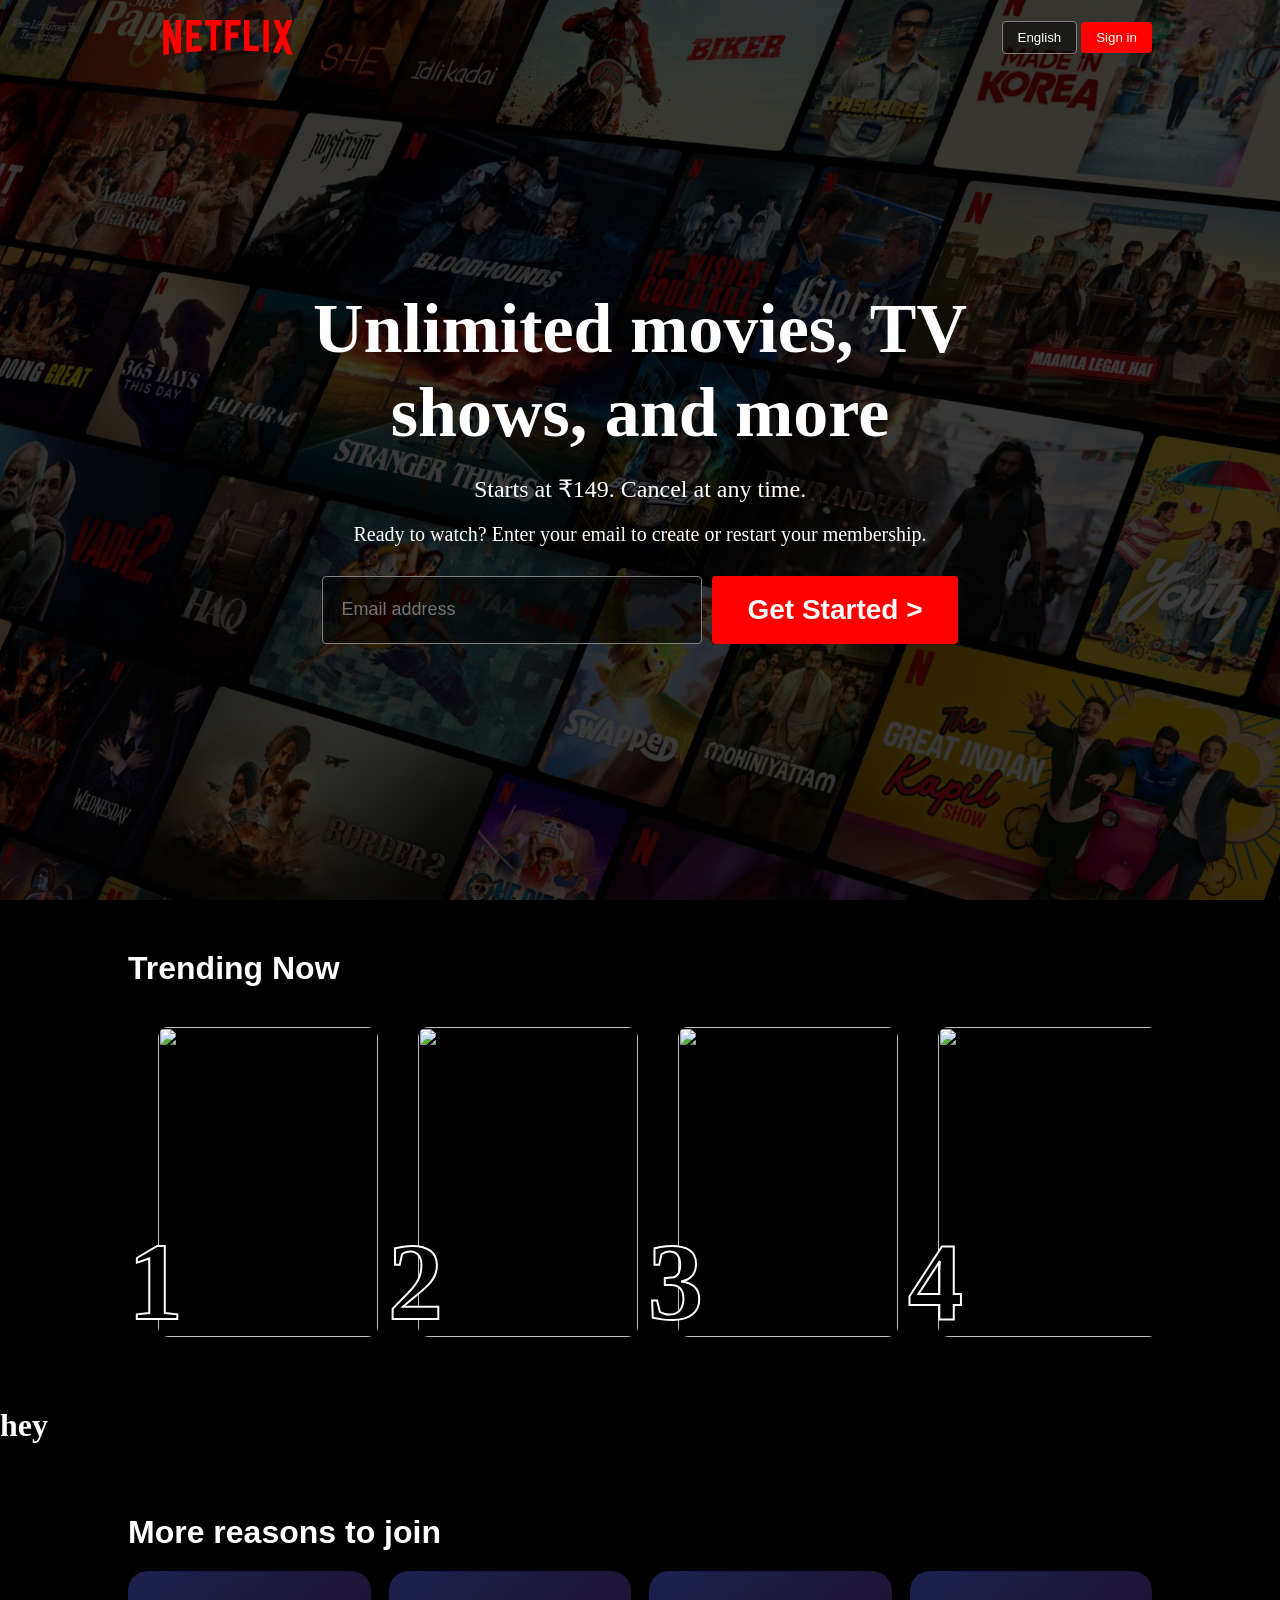
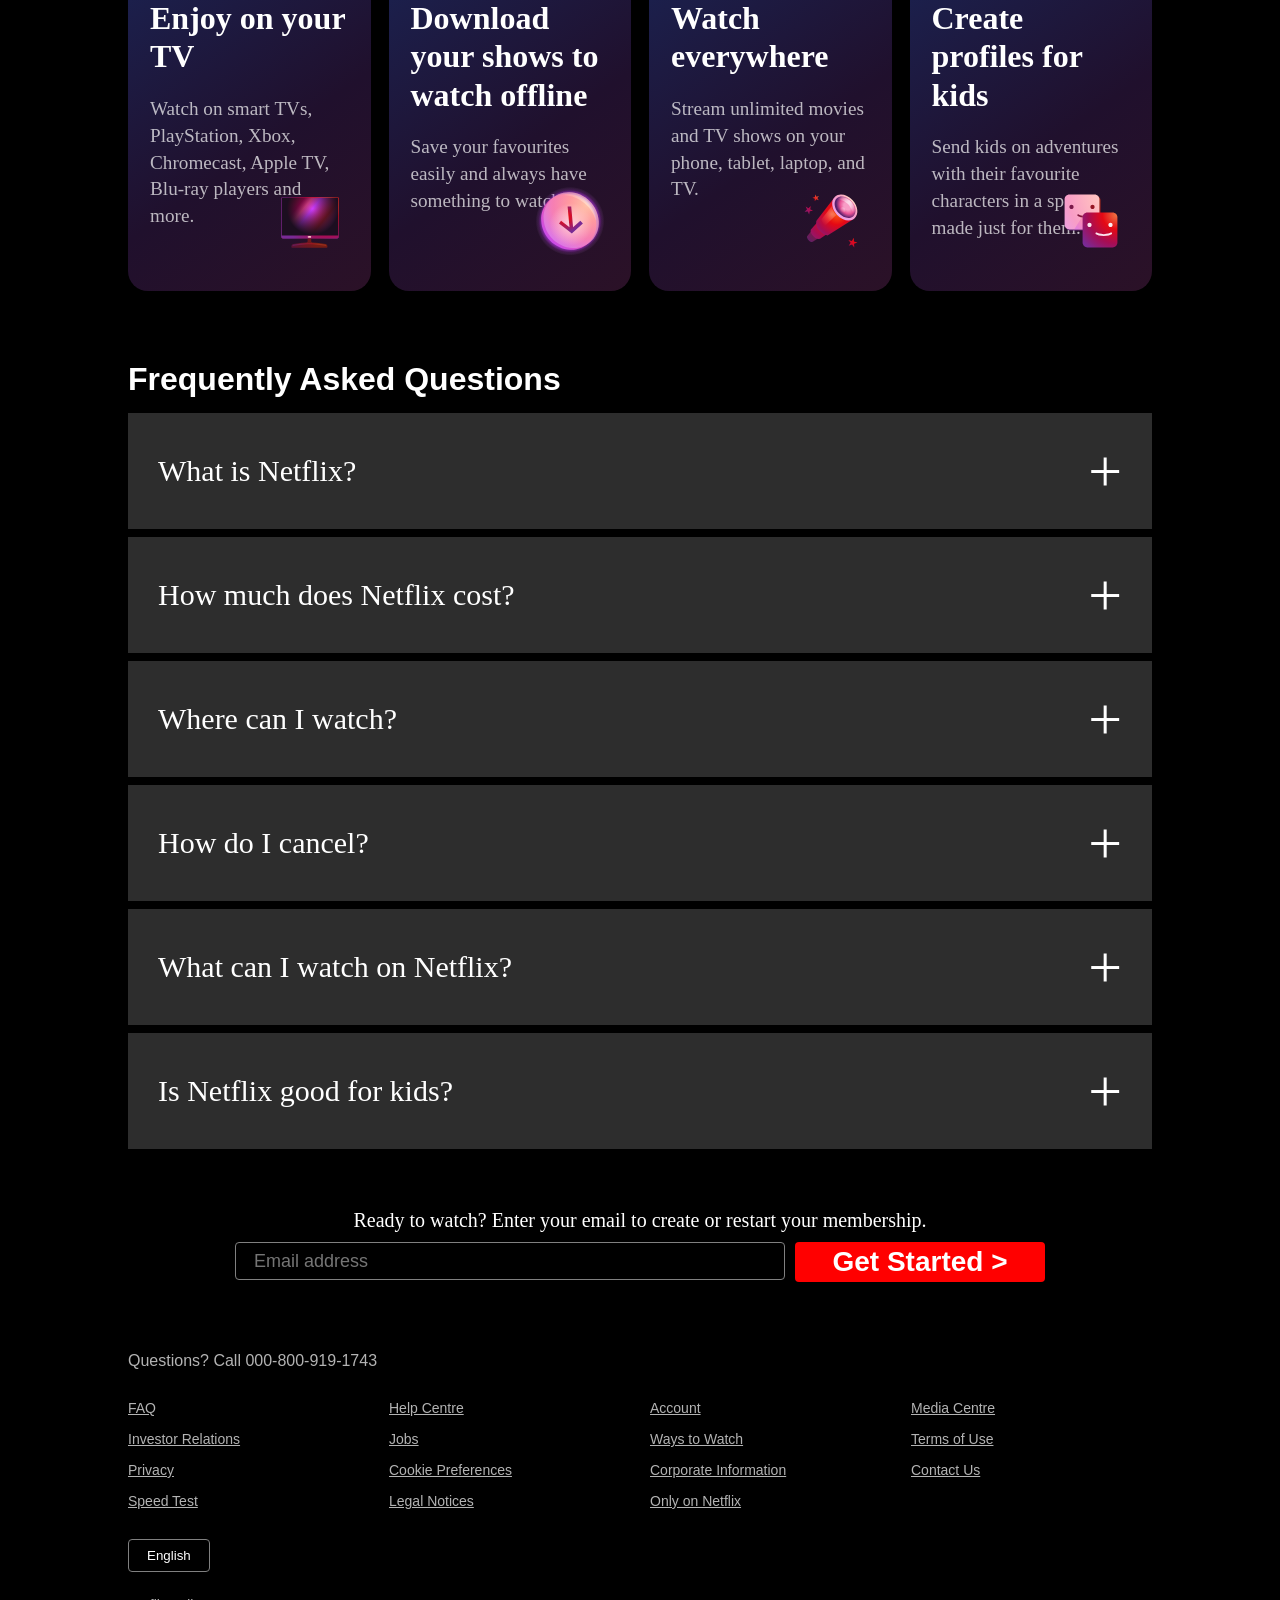
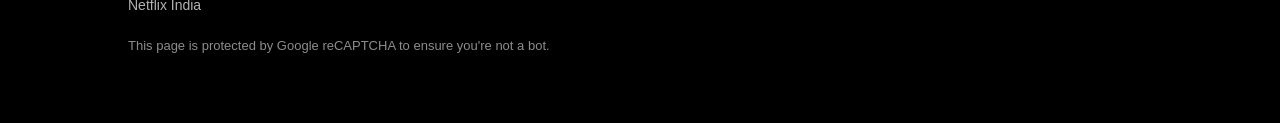
==== index.html @ e1abf183 "First Commit" ====
<!DOCTYPE html>
<html lang="en">
<head>
    <meta charset="UTF-8">
    <meta name="viewport" content="width=device-width, initial-scale=1.0">
    <title>Netflix</title>
    <link rel="stylesheet" href="https://cdnjs.cloudflare.com/ajax/libs/font-awesome/7.0.1/css/all.min.css" integrity="sha512-2SwdPD6INVrV/lHTZbO2nodKhrnDdJK9/kg2XD1r9uGqPo1cUbujc+IYdlYdEErWNu69gVcYgdxlmVmzTWnetw==" crossorigin="anonymous" referrerpolicy="no-referrer" />
    <link rel="stylesheet" href="style.css">
</head>
<body>
    <header>
        <div class="box"></div>
        <nav>
            <svg viewBox="0 0 111 30" version="1.1" xmlns="http://www.w3.org/2000/svg" xmlns:xlink="http://www.w3.org/1999/xlink" aria-hidden="true" role="img" fill="red" width="200px" height="35px" class="default-ltr-iqcdef-cache-17hp4kx e38gzvf2"><g><path d="M105.06233,14.2806261 L110.999156,30 C109.249227,29.7497422 107.500234,29.4366857 105.718437,29.1554972 L102.374168,20.4686475 L98.9371075,28.4375293 C97.2499766,28.1563408 95.5928391,28.061674 93.9057081,27.8432843 L99.9372012,14.0931671 L94.4680851,-5.68434189e-14 L99.5313525,-5.68434189e-14 L102.593495,7.87421502 L105.874965,-5.68434189e-14 L110.999156,-5.68434189e-14 L105.06233,14.2806261 Z M90.4686475,-5.68434189e-14 L85.8749649,-5.68434189e-14 L85.8749649,27.2499766 C87.3746368,27.3437061 88.9371075,27.4055675 90.4686475,27.5930265 L90.4686475,-5.68434189e-14 Z M81.9055207,26.93692 C77.7186241,26.6557316 73.5307901,26.4064111 69.250164,26.3117443 L69.250164,-5.68434189e-14 L73.9366389,-5.68434189e-14 L73.9366389,21.8745899 C76.6248008,21.9373887 79.3120255,22.1557784 81.9055207,22.2804387 L81.9055207,26.93692 Z M64.2496954,10.6561065 L64.2496954,15.3435186 L57.8442216,15.3435186 L57.8442216,25.9996251 L53.2186709,25.9996251 L53.2186709,-5.68434189e-14 L66.3436123,-5.68434189e-14 L66.3436123,4.68741213 L57.8442216,4.68741213 L57.8442216,10.6561065 L64.2496954,10.6561065 Z M45.3435186,4.68741213 L45.3435186,26.2498828 C43.7810479,26.2498828 42.1876465,26.2498828 40.6561065,26.3117443 L40.6561065,4.68741213 L35.8121661,4.68741213 L35.8121661,-5.68434189e-14 L50.2183897,-5.68434189e-14 L50.2183897,4.68741213 L45.3435186,4.68741213 Z M30.749836,15.5928391 C28.687787,15.5928391 26.2498828,15.5928391 24.4999531,15.6875059 L24.4999531,22.6562939 C27.2499766,22.4678976 30,22.2495079 32.7809542,22.1557784 L32.7809542,26.6557316 L19.812541,27.6876933 L19.812541,-5.68434189e-14 L32.7809542,-5.68434189e-14 L32.7809542,4.68741213 L24.4999531,4.68741213 L24.4999531,10.9991564 C26.3126816,10.9991564 29.0936358,10.9054269 30.749836,10.9054269 L30.749836,15.5928391 Z M4.78114163,12.9684132 L4.78114163,29.3429562 C3.09401069,29.5313525 1.59340144,29.7497422 0,30 L0,-5.68434189e-14 L4.4690224,-5.68434189e-14 L10.562377,17.0315868 L10.562377,-5.68434189e-14 L15.2497891,-5.68434189e-14 L15.2497891,28.061674 C13.5935889,28.3437998 11.906458,28.4375293 10.1246602,28.6868498 L4.78114163,12.9684132 Z"></path></g></svg>
            <div>
                <button class="btn"><i class="fa-solid fa-language"></i>English</button>
                <a href="./signin.html"><button class="btn-sign">Sign in</button></a>
            </div>
        </nav>
        <div class="content">
            <span>Unlimited movies, TV shows, and more</span>
            <span>Starts at ₹149. Cancel at any time.</span>
            <span>Ready to watch? Enter your email to create or restart your membership.</span>

            <div class="search">
                <input type="text" placeholder="Email address">
                <button class="btn-start">Get Started ></button>
            </div>
        </div>
       
    </header>
     <!-- Trending Now -->
         <div class="container">
            <div class="section-title">
                Trending Now
            </div>
            <div class="slider">
                <div class="card">
                    <img src="https://occ-0-2186-2164.1.nflxso.net/dnm/api/v6/mAcAr9TxZIVbINe88xb3Teg5_OA/AAAABYWfklg5D5btQoekHBjGHSFXDW_EezXrT97RnSaEwirkVnCt91QaQlcPWCxtfkSrW04hOcHguRrAMgyKTJzs2_PKkFkbs60DHC4.webp?r=05f" alt="">
                    <div class="number">1</div>
                </div>

                <div class="card">
                    <img src="https://occ-0-2186-2164.1.nflxso.net/dnm/api/v6/mAcAr9TxZIVbINe88xb3Teg5_OA/AAAABY_CYX46yPMYNGA4LSbVvD77ejIrQ7vIv5DvlC1-ys_pcz7S36EcshLY7bZ4alWybc9YP9hoP5iqyljC2O9s9Sfue57jQI2jD3U.webp?r=6e3" alt="">
                    <div class="number">2</div>
                </div>

                <div class="card">
                    <img src="https://occ-0-2186-2164.1.nflxso.net/dnm/api/v6/mAcAr9TxZIVbINe88xb3Teg5_OA/AAAABaBljvFdAV1SGGPNXCcLpojtQjNb4MKKevyP-yHCBfzIW1zsZ-8lMn0-MwNMua8X5VZ0yjjzrfAZ4QFqxDdAIcVxsnTAtj2JNIUSZt5IEgJ15eSk4YSmd0XZk0PBW_XNHsbL.webp?r=1c2" alt="">
                    <div class="number">3</div>
                </div>

                <div class="card">
                    <img src="https://occ-0-2186-2164.1.nflxso.net/dnm/api/v6/mAcAr9TxZIVbINe88xb3Teg5_OA/AAAABfVr3AFRJUTlwiBo4JbBj1bbpf_NfEZRRvvsj0qU7aYoY8To-wi9dSY1k1bAKXIt7MuTW5ZCyoIVwxoJOMNghayVkZcqIRN59qs.webp?r=0c2" alt="">
                    <div class="number">4</div>
                </div>

                <div class="card">
                    <img src="https://occ-0-2186-2164.1.nflxso.net/dnm/api/v6/mAcAr9TxZIVbINe88xb3Teg5_OA/AAAABUet8hcKke_oXjU3AC4J8G-bc-HZP2ZY-Th80oBke3G3arUch8e3JG9vXVeu4xshLAQedlDlncuVlmHnSEoEsn0qxeq3qbjBGEtLB0Xz9eaa53Fzw6fqkUjUPHXyzajWW-Dx.webp?r=694" alt="">
                    <div class="number">5</div>
                </div>

                <div class="card">
                    <img src="https://occ-0-2186-2164.1.nflxso.net/dnm/api/v6/mAcAr9TxZIVbINe88xb3Teg5_OA/AAAABUQuiGL7J98QLQ-I_nR0OFe8yLAQ9mQBVbBQJpnWE48QFvE9_BaZoz3fzrvnIjwA0Wh3JfcVeIFCbP7zZw2pFKyJg0ZzJrTBzyM.webp?r=dff" alt="">
                    <div class="number">6</div>
                </div>

                <div class="card">
                    <img src="https://occ-0-2186-2164.1.nflxso.net/dnm/api/v6/mAcAr9TxZIVbINe88xb3Teg5_OA/AAAABWuYCksEgDVxmAt7osOPgI2JPrTg2rMKChNtrxGYOLk3f3lSwPn_7LIgNlYR23qKIZJXY5GGnrrJuv4AL0rviaWSXxSAE4G-p5D1D88PG5Yre0PcmS2Xmg5eMIJmi9ZRx3J6.webp?r=ea8" alt="">
                    <div class="number">7</div>
                </div>

                <div class="card">
                    <img src="https://occ-0-2186-2164.1.nflxso.net/dnm/api/v6/mAcAr9TxZIVbINe88xb3Teg5_OA/AAAABaVXphhPzy58tJ3rd8QfNF5NcfcfNfY5BgnNHimngTEVemB8AL4fdcqXvOx8_0W5zGAbzg3prRKtcfFkwsfE813oiYiuIoYrXdQME5LO71LyHhCPJ0MZNuPOiB0wOOngD05e.webp?r=7e2" alt="">
                    <div class="number">8</div>
                </div>

                <div class="card">
                    <img src="https://occ-0-2186-2164.1.nflxso.net/dnm/api/v6/mAcAr9TxZIVbINe88xb3Teg5_OA/AAAABaVXphhPzy58tJ3rd8QfNF5NcfcfNfY5BgnNHimngTEVemB8AL4fdcqXvOx8_0W5zGAbzg3prRKtcfFkwsfE813oiYiuIoYrXdQME5LO71LyHhCPJ0MZNuPOiB0wOOngD05e.webp?r=7e2" alt="">
                    <div class="number">9</div>
                </div>

                <div class="card">
                    <img src="https://occ-0-2186-2164.1.nflxso.net/dnm/api/v6/mAcAr9TxZIVbINe88xb3Teg5_OA/AAAABT9fDvsgIVPO95j6NxQ5Un6p0lEyT4OQoMtn4hNlYdeeAT4wKTw2JClEGmZLZNaf8DZ5nCnmOCsIlZH3a9cANlrX3pNebnzWOP4OxsHCn1LlfLL1fe18dfoTnDmgVBwwVcXN.webp?r=36b" alt="">
                    <div class="number">10</div>
                </div>
            </div>
         </div>
         <h1>hey</h1>
    <div class="reasons-container">

    <h2>More reasons to join</h2>

    <div class="reasons-grid">

        <div class="reason-card">
            <h3>Enjoy on your TV</h3>
            <p>
                Watch on smart TVs, PlayStation,
                Xbox, Chromecast, Apple TV,
                Blu-ray players and more.
            </p>
            <span class="icon"><svg width="72" height="72" viewBox="0 0 72 72" fill="none"><g id="television-core-small"><path id="Vector" fill-rule="evenodd" clip-rule="evenodd" d="M37.2 53.3992C37.2 52.7365 36.6628 52.1992 36 52.1992H34.8C34.1373 52.1992 33.6 52.7365 33.6 53.3992V56.2636C33.6 56.9129 33.0834 57.4433 32.4347 57.4739C30.3013 57.5744 28.1719 57.7834 26.0546 58.1011L19.444 59.0926C18.2692 59.2688 17.4 60.2782 17.4 61.4662V62.0992C17.4 62.4304 17.6686 62.6992 18 62.6992H52.8C53.1314 62.6992 53.4 62.4304 53.4 62.0992V61.4662C53.4 60.2782 52.5309 59.2688 51.3561 59.0926L44.7454 58.1011C42.6282 57.7834 40.4987 57.5744 38.3653 57.4739C37.7167 57.4433 37.2 56.9129 37.2 56.2636V53.3992Z" fill="url(#paint0_radial_5179_1308)"></path><path id="Vector_2" d="M18.6 60.7388C18.6 60.2306 18.9587 59.796 19.4602 59.711C22.0196 59.2775 29.7585 58.0508 35.4 58.0508C41.0415 58.0508 48.7804 59.2775 51.3398 59.711C51.8412 59.796 52.2 60.2306 52.2 60.7388C52.2 60.902 52.0575 61.0268 51.8967 61.0004C50.1219 60.707 40.9704 59.2409 35.4 59.2409C29.8295 59.2409 20.678 60.707 18.9033 61.0004C18.7425 61.0268 18.6 60.902 18.6 60.7388Z" fill="url(#paint1_radial_5179_1308)"></path><path id="Vector_3" d="M63 12H8.99995C8.00584 12 7.19995 12.8059 7.19995 13.8V51.6C7.19995 52.5941 8.00584 53.4 8.99995 53.4H63C63.9941 53.4 64.8 52.5941 64.8 51.6V13.8C64.8 12.8059 63.9941 12 63 12Z" fill="url(#paint2_linear_5179_1308)"></path><path id="Vector_4" d="M63 12H8.99995C8.00584 12 7.19995 12.8059 7.19995 13.8V51.6C7.19995 52.5941 8.00584 53.4 8.99995 53.4H63C63.9941 53.4 64.8 52.5941 64.8 51.6V13.8C64.8 12.8059 63.9941 12 63 12Z" fill="url(#paint3_radial_5179_1308)"></path><path id="Vector_5" fill-rule="evenodd" clip-rule="evenodd" d="M8.99995 12.6H63C63.663 12.6 64.2 13.1372 64.2 13.8V50.4H7.79995V13.8C7.79995 13.1372 8.33719 12.6 8.99995 12.6ZM7.19995 50.4V13.8C7.19995 12.8059 8.00581 12 8.99995 12H63C63.9942 12 64.8 12.8059 64.8 13.8V50.4V51.6C64.8 52.5941 63.9942 53.4 63 53.4H8.99995C8.00581 53.4 7.19995 52.5941 7.19995 51.6V50.4Z" fill="url(#paint4_radial_5179_1308)"></path><path id="Vector_6" d="M35.4 52.8C36.3941 52.8 37.2 52.3971 37.2 51.9C37.2 51.4029 36.3941 51 35.4 51C34.4059 51 33.6 51.4029 33.6 51.9C33.6 52.3971 34.4059 52.8 35.4 52.8Z" fill="url(#paint5_radial_5179_1308)"></path></g><defs><radialGradient id="paint0_radial_5179_1308" cx="0" cy="0" r="1" gradientUnits="userSpaceOnUse" gradientTransform="translate(50.3269 49.3723) rotate(118.526) scale(55.1579 46.2871)"><stop stop-color="#802600"></stop><stop offset="0.333333" stop-color="#6F181D"></stop><stop offset="0.666667" stop-color="#5B1333"></stop><stop offset="1" stop-color="#391945"></stop></radialGradient><radialGradient id="paint1_radial_5179_1308" cx="0" cy="0" r="1" gradientUnits="userSpaceOnUse" gradientTransform="translate(48.1077 53.6128) rotate(158.116) scale(32.7275 42.219)"><stop stop-color="#99421D"></stop><stop offset="0.333333" stop-color="#99161D"></stop><stop offset="0.666667" stop-color="#7D1845"></stop><stop offset="1" stop-color="#59216E"></stop></radialGradient><linearGradient id="paint2_linear_5179_1308" x1="10.4727" y1="14.9572" x2="56.1755" y2="51.4814" gradientUnits="userSpaceOnUse"><stop stop-color="#99161D"></stop><stop offset="0.245283" stop-color="#CA005B"></stop><stop offset="0.346698" stop-color="#FF479A"></stop><stop offset="0.46934" stop-color="#CC3CFF"></stop><stop offset="0.735849" stop-color="#BC1A22"></stop><stop offset="1" stop-color="#C94FF5"></stop></linearGradient><radialGradient id="paint3_radial_5179_1308" cx="0" cy="0" r="1" gradientUnits="userSpaceOnUse" gradientTransform="translate(38.6181 23.8286) rotate(90) scale(25.9571 25.8545)"><stop stop-color="#1C0E20" stop-opacity="0"></stop><stop offset="1" stop-color="#1C0E20"></stop></radialGradient><radialGradient id="paint4_radial_5179_1308" cx="0" cy="0" r="1" gradientUnits="userSpaceOnUse" gradientTransform="translate(54 20.1938) rotate(144.293) scale(47.2897 44.8232)"><stop stop-color="#EF7744"></stop><stop offset="0.333333" stop-color="#E50914"></stop><stop offset="0.666667" stop-color="#A70D53"></stop><stop offset="1" stop-color="#792A95"></stop></radialGradient><radialGradient id="paint5_radial_5179_1308" cx="0" cy="0" r="1" gradientUnits="userSpaceOnUse" gradientTransform="translate(36.525 51.3562) rotate(135) scale(4.58735)"><stop stop-color="#FFDCCC"></stop><stop offset="0.333333" stop-color="#FFBDC0"></stop><stop offset="0.666667" stop-color="#F89DC6"></stop><stop offset="1" stop-color="#E4A1FA"></stop></radialGradient></defs></svg></span>
        </div>

        <div class="reason-card">
            <h3>Download your shows to watch offline</h3>
            <p>
                Save your favourites easily and
                always have something to watch.
            </p>
            <span class="icon"><svg width="72" height="72" viewBox="0 0 72 72" fill="none"><g id="download-core-small"><path id="Vector" d="M36 70.2008C54.8882 70.2008 70.2001 54.8889 70.2001 36.0008C70.2001 17.1126 54.8882 1.80078 36 1.80078C17.1119 1.80078 1.80005 17.1126 1.80005 36.0008C1.80005 54.8889 17.1119 70.2008 36 70.2008Z" fill="url(#paint0_radial_5179_7940)"></path><path id="Vector_2" opacity="0.4" d="M64.7658 36.195C65.5206 51.5916 53.7908 63.5824 38.5668 62.977C23.3428 62.3722 10.3893 49.4 9.63446 34.0034C8.87954 18.6068 20.6091 6.61594 35.8331 7.22116C51.0571 7.82638 64.0104 20.7984 64.7658 36.195Z" fill="url(#paint1_radial_5179_7940)"></path><path id="Vector_3" d="M62.3657 37.9958C63.1205 53.3924 51.3908 65.3832 36.1668 64.7778C20.9428 64.173 7.9893 51.2008 7.23444 35.8041C6.47952 20.4075 18.2091 8.41672 33.4331 9.02194C48.6571 9.62716 61.6103 22.5992 62.3657 37.9958Z" fill="url(#paint2_radial_5179_7940)"></path><path id="Vector_4" opacity="0.5" d="M64.7658 36.195C65.5206 51.5916 53.7908 63.5824 38.5668 62.977C23.3428 62.3722 10.3893 49.4 9.63446 34.0034C8.87954 18.6068 20.6091 6.61594 35.8331 7.22116C51.0571 7.82638 64.0104 20.7984 64.7658 36.195Z" fill="url(#paint3_radial_5179_7940)"></path><path id="Vector_5" opacity="0.6" d="M36.9 60.6C48.6636 60.6 58.2 51.0637 58.2 39.3C58.2 27.5363 48.6636 18 36.9 18C25.1363 18 15.6 27.5363 15.6 39.3C15.6 51.0637 25.1363 60.6 36.9 60.6Z" fill="url(#paint4_radial_5179_7940)"></path><path id="Vector_6" fill-rule="evenodd" clip-rule="evenodd" d="M39.0849 42.2727L46.3387 35.76L48.8945 38.5142L38.9118 47.477L37.8466 48.4333L36.6071 47.477L24.9899 38.5142L27.0434 35.76L35.4849 42.2727L33.6 21.6016H37.2L39.0849 42.2727Z" fill="url(#paint5_radial_5179_7940)"></path><path id="Vector_7" opacity="0.4" fill-rule="evenodd" clip-rule="evenodd" d="M61.6566 34.9618C61.7832 35.3893 62.391 35.3233 62.3694 34.878C61.6962 21.1369 50.1509 9.55975 36.5817 9.01957C34.4606 8.93515 32.4155 9.12541 30.4772 9.55909C30.0745 9.64915 30.1575 10.2082 30.5697 10.2246C45.0094 10.7979 57.6246 21.2971 61.6566 34.9618Z" fill="url(#paint6_radial_5179_7940)"></path></g><defs><radialGradient id="paint0_radial_5179_7940" cx="0" cy="0" r="1" gradientUnits="userSpaceOnUse" gradientTransform="translate(36.0001 36.1837) rotate(-90) scale(34.3829)"><stop offset="0.782019" stop-color="#982DBE"></stop><stop offset="0.906819" stop-color="#B038DC" stop-opacity="0.2"></stop><stop offset="1" stop-color="#E4A1FA" stop-opacity="0"></stop></radialGradient><radialGradient id="paint1_radial_5179_7940" cx="0" cy="0" r="1" gradientUnits="userSpaceOnUse" gradientTransform="translate(52.9937 20.0992) rotate(135) scale(49.9836)"><stop stop-color="#FFDCCC"></stop><stop offset="0.333333" stop-color="#FFBDC0"></stop><stop offset="0.666667" stop-color="#F89DC6"></stop><stop offset="1" stop-color="#E4A1FA"></stop></radialGradient><radialGradient id="paint2_radial_5179_7940" cx="0" cy="0" r="1" gradientUnits="userSpaceOnUse" gradientTransform="translate(52.7999 19.6937) rotate(135) scale(53.1037)"><stop stop-color="#FFA984"></stop><stop offset="0.333333" stop-color="#FF787F"></stop><stop offset="0.666667" stop-color="#F45FA2"></stop><stop offset="1" stop-color="#C44AF1"></stop></radialGradient><radialGradient id="paint3_radial_5179_7940" cx="0" cy="0" r="1" gradientUnits="userSpaceOnUse" gradientTransform="translate(52.9937 20.0992) rotate(135) scale(49.9836)"><stop stop-color="#FFDCCC"></stop><stop offset="0.333333" stop-color="#FFBDC0"></stop><stop offset="0.666667" stop-color="#F89DC6"></stop><stop offset="1" stop-color="#E4A1FA"></stop></radialGradient><radialGradient id="paint4_radial_5179_7940" cx="0" cy="0" r="1" gradientUnits="userSpaceOnUse" gradientTransform="translate(36.9 39.3) scale(21.3)"><stop stop-color="white"></stop><stop offset="1" stop-color="white" stop-opacity="0"></stop></radialGradient><radialGradient id="paint5_radial_5179_7940" cx="0" cy="0" r="1" gradientUnits="userSpaceOnUse" gradientTransform="translate(31.2 32.1016) rotate(39.5226) scale(15.5567)"><stop stop-color="#EF7744"></stop><stop offset="0.2406" stop-color="#E50914"></stop><stop offset="1" stop-color="#792A95"></stop></radialGradient><radialGradient id="paint6_radial_5179_7940" cx="0" cy="0" r="1" gradientUnits="userSpaceOnUse" gradientTransform="translate(50.7 21.3) rotate(-180) scale(30)"><stop stop-color="white"></stop><stop offset="1" stop-color="white" stop-opacity="0"></stop></radialGradient></defs></svg></span>
        </div>

        <div class="reason-card">
            <h3>Watch everywhere</h3>
            <p>
                Stream unlimited movies and TV
                shows on your phone, tablet,
                laptop, and TV.
            </p>
            <span class="icon"><svg width="72" height="72" viewBox="0 0 72 72" fill="none"><g id="telescope-core-small"><path id="Vector" d="M24.0492 36.6016L33.6 46.3898L17.8029 56.8633C17.8029 56.8633 15.8891 57.6983 13.625 55.2638C11.361 52.8293 12.1235 51.238 12.1235 51.238L24.0492 36.6016Z" fill="url(#paint0_radial_5179_1664)"></path><path id="Vector_2" d="M25.0344 34.1992L36 46.151L25.0616 53.8043C25.0616 53.8043 21.8289 55.0984 18.0987 51.0172C14.3686 46.9358 15.9198 44.5105 15.9198 44.5105L25.0344 34.1992Z" fill="url(#paint1_radial_5179_1664)"></path><path id="Vector_3" d="M39 13.0195L59.1 33.6788L32.5325 50.4142C32.5325 50.4142 28.7459 50.2552 24.3978 45.4897C20.0498 40.7243 21.4096 35.8101 21.4096 35.8101L39 13.0195Z" fill="url(#paint2_radial_5179_1664)"></path><path id="Vector_4" d="M57.6709 15.3516C63.1044 21.2807 63.9858 29.2883 59.6386 33.2371C55.2916 37.186 47.3628 35.5806 41.9292 29.6515C36.4954 23.7224 35.6145 15.7148 39.9615 11.766C44.3084 7.81716 52.2372 9.42252 57.6709 15.3516Z" fill="url(#paint3_radial_5179_1664)"></path><path id="Vector_5" d="M58.3787 31.255C54.8121 34.5032 48.2143 33.0817 43.6421 28.0798C39.07 23.078 38.2547 16.39 41.8213 13.1419C45.3879 9.89364 51.9857 11.3152 56.5579 16.3171C61.1298 21.3189 61.9452 28.0069 58.3787 31.255Z" fill="url(#paint4_radial_5179_1664)"></path><path id="Vector_6" opacity="0.85" d="M59.6783 28.823C60.576 24.1785 59.6544 20.5934 56.1603 16.6199C52.6662 12.6464 47.3508 10.8657 43.7796 12.7598C39.371 15.098 48.3734 13.5961 53.4577 19.5815C57.8259 24.724 58.8516 33.1009 59.6783 28.823Z" fill="url(#paint5_radial_5179_1664)"></path><path id="Vector_7" opacity="0.4" d="M50.3979 25.2452C50.4549 26.7239 49.2932 27.7677 47.8032 27.5766C46.3131 27.3856 45.059 26.032 45.002 24.5532C44.945 23.0745 46.1067 22.0307 47.5968 22.2218C49.0868 22.4128 50.341 23.7664 50.3979 25.2452Z" fill="url(#paint6_radial_5179_1664)"></path><path id="Vector_8" opacity="0.6" d="M36.9217 21.0039L26.4258 34.3627C26.3297 36.4604 28.2903 39.5534 30.0334 40.8344L41.2345 29.9105C39.6 28.2005 36.9591 24.1025 36.9217 21.0039Z" fill="url(#paint7_radial_5179_1664)"></path><path id="Vector_9" fill-rule="evenodd" clip-rule="evenodd" d="M20.0576 9.60156L21.479 11.7187L24 11.0654L22.3575 13.0272L23.7789 15.1444L21.3424 14.2397L19.7 16.2016L19.8365 13.6806L17.4 12.7759L19.9209 12.1225L20.0576 9.60156ZM58.776 52.8016L58.9623 56.4685L62.4 57.4188L59.0774 58.7347L59.2637 62.4016L57.0239 59.548L53.7014 60.8638L55.6397 57.7843L53.4 54.9307L56.8377 55.8811L58.776 52.8016ZM15.206 24.2101L15.8768 21.0016L13.4793 23.1964L10.6853 21.5563L11.9975 24.553L9.59998 26.7478L12.8085 26.405L14.1207 29.4016L14.7915 26.1931L18 25.8502L15.206 24.2101Z" fill="url(#paint8_linear_5179_1664)"></path></g><defs><radialGradient id="paint0_radial_5179_1664" cx="0" cy="0" r="1" gradientUnits="userSpaceOnUse" gradientTransform="translate(36.6875 32.7016) rotate(135) scale(34.9134)"><stop stop-color="#99421D"></stop><stop offset="0.333333" stop-color="#99161D"></stop><stop offset="0.666667" stop-color="#7D1845"></stop><stop offset="1" stop-color="#59216E"></stop></radialGradient><radialGradient id="paint1_radial_5179_1664" cx="0" cy="0" r="1" gradientUnits="userSpaceOnUse" gradientTransform="translate(42.5937 27.2992) rotate(135) scale(44.5477 44.5279)"><stop stop-color="#EF7744"></stop><stop offset="0.333333" stop-color="#E50914"></stop><stop offset="0.666667" stop-color="#A70D53"></stop><stop offset="1" stop-color="#792A95"></stop></radialGradient><radialGradient id="paint2_radial_5179_1664" cx="0" cy="0" r="1" gradientUnits="userSpaceOnUse" gradientTransform="translate(42.3 29.106) rotate(135) scale(31.8127)"><stop stop-color="#FB540D"></stop><stop offset="0.333333" stop-color="#E50914"></stop><stop offset="0.666667" stop-color="#A70D53"></stop><stop offset="1" stop-color="#792A95"></stop></radialGradient><radialGradient id="paint3_radial_5179_1664" cx="0" cy="0" r="1" gradientUnits="userSpaceOnUse" gradientTransform="translate(57.675 14.7078) rotate(134.326) scale(24.0433 24.0367)"><stop stop-color="#FFDCCC"></stop><stop offset="0.333333" stop-color="#FFBDC0"></stop><stop offset="0.666667" stop-color="#F89DC6"></stop><stop offset="1" stop-color="#E4A1FA"></stop></radialGradient><radialGradient id="paint4_radial_5179_1664" cx="0" cy="0" r="1" gradientUnits="userSpaceOnUse" gradientTransform="translate(52.1305 21.273) rotate(141.875) scale(9.87138 12.8159)"><stop offset="0.307292" stop-color="#F89DC6"></stop><stop offset="0.645392" stop-color="#E75094"></stop><stop offset="1" stop-color="#59216E"></stop></radialGradient><radialGradient id="paint5_radial_5179_1664" cx="0" cy="0" r="1" gradientUnits="userSpaceOnUse" gradientTransform="translate(55.8 15.6) rotate(135) scale(13.1522)"><stop stop-color="white"></stop><stop offset="1" stop-color="white" stop-opacity="0"></stop></radialGradient><radialGradient id="paint6_radial_5179_1664" cx="0" cy="0" r="1" gradientUnits="userSpaceOnUse" gradientTransform="translate(49.2362 22.9648) rotate(131.079) scale(5.08644 6.006)"><stop stop-color="white"></stop><stop offset="1" stop-color="white" stop-opacity="0"></stop></radialGradient><radialGradient id="paint7_radial_5179_1664" cx="0" cy="0" r="1" gradientUnits="userSpaceOnUse" gradientTransform="translate(36.8758 29.1353) rotate(137.622) scale(13.5764)"><stop stop-color="#FFA984"></stop><stop offset="1" stop-color="#F7636B" stop-opacity="0"></stop></radialGradient><linearGradient id="paint8_linear_5179_1664" x1="44.65" y1="27.9016" x2="24.25" y2="48.3016" gradientUnits="userSpaceOnUse"><stop stop-color="#EF7744"></stop><stop offset="0.333333" stop-color="#E50914"></stop><stop offset="0.666667" stop-color="#A70D53"></stop><stop offset="1" stop-color="#792A95"></stop></linearGradient></defs></svg></span>
        </div>

        <div class="reason-card">
            <h3>Create profiles for kids</h3>
            <p>
                Send kids on adventures with their
                favourite characters in a space
                made just for them.
            </p>
            <span class="icon"><svg width="72" height="72" viewBox="0 0 72 72" fill="none"><g id="profiles-core-small"><path id="Vector" d="M10.8 15.6008C10.8 12.9499 12.949 10.8008 15.5999 10.8008H40.8C43.4509 10.8008 45.6 12.9498 45.6 15.6008V40.8007C45.6 43.4516 43.4509 45.6007 40.8 45.6007H15.6C12.949 45.6007 10.8 43.4517 10.8 40.8007V15.6008Z" fill="url(#paint0_radial_5179_7919)"></path><path id="Vector_2" d="M9.59998 14.4016C9.59998 11.7506 11.749 9.60162 14.4 9.60156H39.6C42.251 9.60156 44.4 11.7506 44.4 14.4016V39.6015C44.4 42.2525 42.251 44.4015 39.6 44.4015H14.4C11.749 44.4016 9.59998 42.2525 9.59998 39.6015V14.4016Z" fill="url(#paint1_radial_5179_7919)"></path><path id="Vector_3" d="M18.6 21.9008C18.6 23.0606 17.6598 24.0008 16.5 24.0008C15.3402 24.0008 14.4 23.0606 14.4 21.9008C14.4 20.741 15.3402 19.8008 16.5 19.8008C17.6598 19.8008 18.6 20.741 18.6 21.9008Z" fill="url(#paint2_radial_5179_7919)"></path><path id="Vector_4" d="M39.6 21.9008C39.6 23.0606 38.6598 24.0008 37.5 24.0008C36.3402 24.0008 35.4 23.0606 35.4 21.9008C35.4 20.741 36.3402 19.8008 37.5 19.8008C38.6598 19.8008 39.6 20.741 39.6 21.9008Z" fill="url(#paint3_radial_5179_7919)"></path><path id="Vector_5" d="M23.6713 29.4501C23.2437 29.1967 22.6917 29.3379 22.4383 29.7655C22.1848 30.1932 22.3261 30.7452 22.7537 30.9986C23.8254 31.6337 26.769 32.7744 30.6375 32.7744C34.506 32.7744 37.4497 31.6337 38.5213 30.9986C38.949 30.7452 39.0902 30.1932 38.8368 29.7655C38.5834 29.3379 38.0313 29.1967 37.6037 29.4501C36.8191 29.9151 34.194 30.9744 30.6375 30.9744C27.081 30.9744 24.456 29.9151 23.6713 29.4501Z" fill="url(#paint4_radial_5179_7919)"></path><path id="Vector_6" opacity="0.35" d="M19.2 44.4016H28.2L32.4 27.6016C30.2787 28.1801 28.4542 29.5387 27.2921 31.4053L19.2 44.4016Z" fill="url(#paint5_radial_5179_7919)"></path><path id="Vector_7" d="M27.6 32.4016C27.6 29.7506 29.749 27.6016 32.4 27.6016L57.6 27.6016C60.2508 27.6016 62.4 29.7506 62.4 32.4016V57.6015C62.4 60.2524 60.2508 62.4016 57.6 62.4016H32.4C29.749 62.4016 27.6 60.2524 27.6 57.6016V32.4016Z" fill="url(#paint6_radial_5179_7919)"></path><path id="Vector_8" d="M36.6 39.9008C36.6 41.0606 35.6598 42.0008 34.5 42.0008C33.3402 42.0008 32.4 41.0606 32.4 39.9008C32.4 38.741 33.3402 37.8008 34.5 37.8008C35.6598 37.8008 36.6 38.741 36.6 39.9008Z" fill="url(#paint7_radial_5179_7919)"></path><path id="Vector_9" d="M57.6 39.9008C57.6 41.0606 56.6598 42.0008 55.5 42.0008C54.3402 42.0008 53.4 41.0606 53.4 39.9008C53.4 38.741 54.3402 37.8008 55.5 37.8008C56.6598 37.8008 57.6 38.741 57.6 39.9008Z" fill="url(#paint8_radial_5179_7919)"></path><path id="Vector_10" d="M41.8213 47.6025C41.3937 47.349 40.8416 47.4903 40.5882 47.9179C40.3348 48.3455 40.476 48.8976 40.9037 49.1509C41.9753 49.786 44.919 50.9267 48.7875 50.9267C52.656 50.9267 55.5996 49.786 56.6713 49.1509C57.0989 48.8976 57.2402 48.3455 56.9867 47.9179C56.7333 47.4903 56.1813 47.349 55.7537 47.6025C54.969 48.0674 52.344 49.1267 48.7875 49.1267C45.231 49.1267 42.6059 48.0674 41.8213 47.6025Z" fill="url(#paint9_radial_5179_7919)"></path></g><defs><radialGradient id="paint0_radial_5179_7919" cx="0" cy="0" r="1" gradientUnits="userSpaceOnUse" gradientTransform="translate(39.075 17.6882) rotate(135) scale(32.8097)"><stop stop-color="#99421D"></stop><stop offset="0.333333" stop-color="#99161D"></stop><stop offset="0.666667" stop-color="#7D1845"></stop><stop offset="1" stop-color="#59216E"></stop></radialGradient><radialGradient id="paint1_radial_5179_7919" cx="0" cy="0" r="1" gradientUnits="userSpaceOnUse" gradientTransform="translate(62.4 8.70157) rotate(133.87) scale(75.3216)"><stop stop-color="#FFDCCC"></stop><stop offset="0.333333" stop-color="#FFBDC0"></stop><stop offset="0.666667" stop-color="#F89DC6"></stop><stop offset="1" stop-color="#E4A1FA"></stop></radialGradient><radialGradient id="paint2_radial_5179_7919" cx="0" cy="0" r="1" gradientUnits="userSpaceOnUse" gradientTransform="translate(60.3 11.1008) rotate(133.939) scale(68.7426 55.9547)"><stop stop-color="#99421D"></stop><stop offset="0.333333" stop-color="#99161D"></stop><stop offset="0.666667" stop-color="#7D1845"></stop><stop offset="1" stop-color="#59216E"></stop></radialGradient><radialGradient id="paint3_radial_5179_7919" cx="0" cy="0" r="1" gradientUnits="userSpaceOnUse" gradientTransform="translate(60.3 11.1008) rotate(133.939) scale(68.7426 55.9547)"><stop stop-color="#99421D"></stop><stop offset="0.333333" stop-color="#99161D"></stop><stop offset="0.666667" stop-color="#7D1845"></stop><stop offset="1" stop-color="#59216E"></stop></radialGradient><radialGradient id="paint4_radial_5179_7919" cx="0" cy="0" r="1" gradientUnits="userSpaceOnUse" gradientTransform="translate(60.3 11.0994) rotate(133.939) scale(68.7426 55.9548)"><stop stop-color="#99421D"></stop><stop offset="0.333333" stop-color="#99161D"></stop><stop offset="0.666667" stop-color="#7D1845"></stop><stop offset="1" stop-color="#59216E"></stop></radialGradient><radialGradient id="paint5_radial_5179_7919" cx="0" cy="0" r="1" gradientUnits="userSpaceOnUse" gradientTransform="translate(39.6 27.9016) rotate(135) scale(23.3345)"><stop stop-color="#FFA984"></stop><stop offset="0.333333" stop-color="#FF787F"></stop><stop offset="0.666667" stop-color="#F45FA2"></stop><stop offset="1" stop-color="#C44AF1"></stop></radialGradient><radialGradient id="paint6_radial_5179_7919" cx="0" cy="0" r="1" gradientUnits="userSpaceOnUse" gradientTransform="translate(61.8 29.7016) rotate(135) scale(43.2749)"><stop stop-color="#EF7744"></stop><stop offset="0.333333" stop-color="#E50914"></stop><stop offset="0.666667" stop-color="#A70D53"></stop><stop offset="1" stop-color="#792A95"></stop></radialGradient><radialGradient id="paint7_radial_5179_7919" cx="0" cy="0" r="1" gradientUnits="userSpaceOnUse" gradientTransform="translate(62.1 11.1008) rotate(137.146) scale(73.6614 60.3576)"><stop stop-color="#FFDCCC"></stop><stop offset="0.333333" stop-color="#FDF6F6"></stop><stop offset="0.666667" stop-color="#FADCE9"></stop><stop offset="1" stop-color="#E4A1FA"></stop></radialGradient><radialGradient id="paint8_radial_5179_7919" cx="0" cy="0" r="1" gradientUnits="userSpaceOnUse" gradientTransform="translate(62.1 11.1008) rotate(137.146) scale(73.6614 60.3576)"><stop stop-color="#FFDCCC"></stop><stop offset="0.333333" stop-color="#FDF6F6"></stop><stop offset="0.666667" stop-color="#FADCE9"></stop><stop offset="1" stop-color="#E4A1FA"></stop></radialGradient><radialGradient id="paint9_radial_5179_7919" cx="0" cy="0" r="1" gradientUnits="userSpaceOnUse" gradientTransform="translate(62.1 11.1017) rotate(137.146) scale(73.6614 60.3576)"><stop stop-color="#FFDCCC"></stop><stop offset="0.333333" stop-color="#FDF6F6"></stop><stop offset="0.666667" stop-color="#FADCE9"></stop><stop offset="1" stop-color="#E4A1FA"></stop></radialGradient></defs></svg></span>
        </div>

    </div>
</div>
<!-- Frequesntly asked questions -->

<div class="ques">
    <h2>Frequently Asked Questions</h2>

    <div class="sec">

        <div class="box">
            <span>What is Netflix?</span>
            <span>+</span>
        </div>

        <div class="box">
            <span>How much does Netflix cost?</span>
            <span>+</span>
        </div>

        <div class="box">
            <span>Where can I watch?</span>
            <span>+</span>
        </div>

        <div class="box">
            <span>How do I cancel?</span>
            <span>+</span>
        </div>

        <div class="box">
            <span>What can I watch on Netflix?</span>
            <span>+</span>
        </div>

        <div class="box">
            <span>Is Netflix good for kids?</span>
            <span>+</span>
        </div>

    </div>
</div>

<!-- Footer Upper Section -->
<p class="ff">Ready to watch? Enter your email to create or restart your membership.</p>

<div class="search2">
                <input type="text" placeholder="Email address">
                <button class="searchbtn">Get Started ></button>
</div>

<!-- Footer -->
 <footer>
    <p class="contact">
        Questions? Call 000-800-919-1743
    </p>

    <div class="footer-links">

        <div>
            <a href="#">FAQ</a>
            <a href="#">Investor Relations</a>
            <a href="#">Privacy</a>
            <a href="#">Speed Test</a>
        </div>

        <div>
            <a href="#">Help Centre</a>
            <a href="#">Jobs</a>
            <a href="#">Cookie Preferences</a>
            <a href="#">Legal Notices</a>
        </div>

        <div>
            <a href="#">Account</a>
            <a href="./ways.html">Ways to Watch</a>
            <a href="./info.html">Corporate Information</a>
            <a href="#">Only on Netflix</a>
        </div>

        <div>
            <a href="#">Media Centre</a>
            <a href="#">Terms of Use</a>
            <a href="./contactus.html">Contact Us</a>
        </div>

    </div>

    <button class="lang-btn"><i class="fa-solid fa-language"></i>English</button>

    <p class="country">Netflix India</p>

    <p class="captcha">
        This page is protected by Google reCAPTCHA to ensure you're not a bot.
    </p>
</footer>
</body>
</html>
---- style.css ----
*{
    margin: 0;
    padding: 0;
    box-sizing: border-box;
}
body{
    background-color: black;
    color: white;
}
header{
    background-image: url("./assets/netflix.jpg");
    background-size: cover;
    background-position: center center;
    height: 100vh;
    position: relative;
    margin-bottom: 40px;
}

header .box{
    position: absolute;
    inset: 0;
    background: rgba(0,0,0,0.7);
}

nav{
    display: flex;
    justify-content: space-between;
    align-items: center;
    max-width: 80vw;
    margin: auto;
    padding-top: 20px;
    position: relative;
    z-index: 10;
}

.content{
    position: relative;
    z-index: 10;
    height: calc(100vh - 80px);

    display: flex;
    flex-direction: column;
    justify-content: center;
    align-items: center;

    color: white;
    text-align: center;
    gap: 20px;

    max-width: 900px;
    margin: auto;
}

.content > :nth-child(1){
    font-size: 64px;
    font-weight: 900;
    line-height: 1.2;
}

.content > :nth-child(2){
    font-size: 28px;
}

.content > :nth-child(3){
    font-size: 22px;
}

.search{
    display: flex;
    gap: 10px;
    margin-top: 10px;
}

.search input{
    width: 380px;
    padding: 18px;
    border: 1px solid gray;
    border-radius: 4px;
    background: rgba(0,0,0,0.5);
    color: white;
    font-size: 18px;
}

.btn-start{
    background: red;
    color: white;
    border: none;
    border-radius: 4px;
    padding: 18px 35px;
    font-size: 28px;
    font-weight: 600;
    cursor: pointer;
}

.btn{
    background: rgba(0,0,0,0.5);
    color: white;
    border: 1px solid gray;
    border-radius: 4px;
    padding: 8px 15px;
}

.btn-sign{
    background: red;
    color: white;
    border: none;
    border-radius: 4px;
    padding: 8px 15px;
}
.container{
    width: 80%;
    margin: 50px auto;
}

.section-title{
    font-size: 32px;
    font-weight: 700;
    margin-bottom: 20px;
    font-family: Arial, Helvetica, sans-serif;
}

.slider{
    display: flex;
    gap: 40px;
    overflow-x: auto;
    scrollbar-width: none;
    padding: 20px 30px;
}

.slider::-webkit-scrollbar{
    display: none;
}

.card{
    position: relative;
    flex-shrink: 0;
    width: 220px;
    height: 310px;
    transition: 0.3s ease;
}

.card img{
    width: 100%;
    height: 100%;
    object-fit: cover;
    border-radius: 10px;
}

.number{
    position: absolute;
    left: -30px;
    bottom: 0;
    font-size: 110px;
    font-weight: 900;
    line-height: 1;
    color: black;
    -webkit-text-stroke: 2px white;
}
.content > :nth-child(1){
    font-size: 70px;
    font-weight: 900;
    max-width: 700px;
}

.content > :nth-child(2){
    font-size: 24px;
}

.content > :nth-child(3){
    font-size: 20px;
}
.reasons-container{
    width: 80%;
    margin: 70px auto;
}

.reasons-container h2{
    font-size: 32px;
    font-weight: 700;
    margin-bottom: 20px;
    font-family: sans-serif;
}

.reasons-grid{
    display: grid;
    grid-template-columns: repeat(4,1fr);
    gap: 18px;
}

.reason-card{
    position: relative;
    height: 320px;
    padding: 28px 22px;
    border-radius: 20px;

    background:
    linear-gradient(
        145deg,
        #1b214f 0%,
        #20102d 55%,
        #2b1127 100%
    );

    overflow: hidden;
}

.reason-card h3{
    font-size: 2rem;
    font-weight: 700;
    line-height: 1.2;
    margin-bottom: 20px;
    color: white;
}

.reason-card p{
    color: rgba(255,255,255,0.7);
    font-size: 1.2rem;
    line-height: 1.4;
}

/* bottom glow */
.reason-card::after{
    content: "";
    position: absolute;
    width: 180px;
    height: 180px;
    right: -50px;
    bottom: -50px;
    border-radius: 50%;
}
.icon{
    position: absolute;
    right: 25px;
    bottom: 20px;
    font-size: 58px;
}
.ques{
    width: 80%;
    margin: 60px auto;
    color: white;
}

.ques h2{
    font-size: 32px;
    font-weight: 700;
    margin-bottom: 15px;
    font-family: Arial, Helvetica, sans-serif;
}

.sec{
    display: flex;
    flex-direction: column;
    gap: 8px;
}

.box{
    background-color: #2d2d2d;
    padding: 28px 30px;
    display: flex;
    justify-content: space-between;
    align-items: center;
    font-size: 30px;
    cursor: pointer;
    transition: 0.3s ease;
}

.box:hover{
    background-color: #414141;
}

.box span:last-child{
    font-size: 60px;
    font-weight: 200;
    line-height: 1;
}
.ff{
    text-align: center;
    font-size: 20px;
}
.search2{
    display: flex;
    justify-content: center;
    gap: 10px;
    margin-top: 10px;
}

.search2 input{
    width: 550px;
    height: 30px;
    padding: 18px;
    border: 1px solid gray;
    border-radius: 4px;
    background: rgba(0,0,0,0.5);
    color: white;
    font-size: 18px;
}

.searchbtn{
   height: 40px;
    width: 250px;
    background: red;
    color: white;
    border: none;
    border-radius: 4px;
    padding: 1px 35px;
    font-size: 28px;
    font-weight: 600;
    cursor: pointer;
}
footer{
    width: 80%;
    margin: 70px auto;
    color: #b3b3b3;
    font-family: Arial, sans-serif;
}

.contact{
    margin-bottom: 30px;
    font-size: 16px;
}

.footer-links{
    display: grid;
    grid-template-columns: repeat(4,1fr);
    gap: 20px;
    margin-bottom: 30px;
}

.footer-links div{
    display: flex;
    flex-direction: column;
    gap: 15px;
}

.footer-links a{
    color: #b3b3b3;
    font-size: 14px;
}

.lang-btn{
    background: transparent;
    color: white;
    border: 1px solid gray;
    padding: 8px 18px;
    border-radius: 4px;
    margin-bottom: 25px;
    cursor: pointer;
}

.country{
    margin-bottom: 25px;
    font-size: 14px;
}

.captcha{
    font-size: 13px;
    color: #8c8c8c;
}
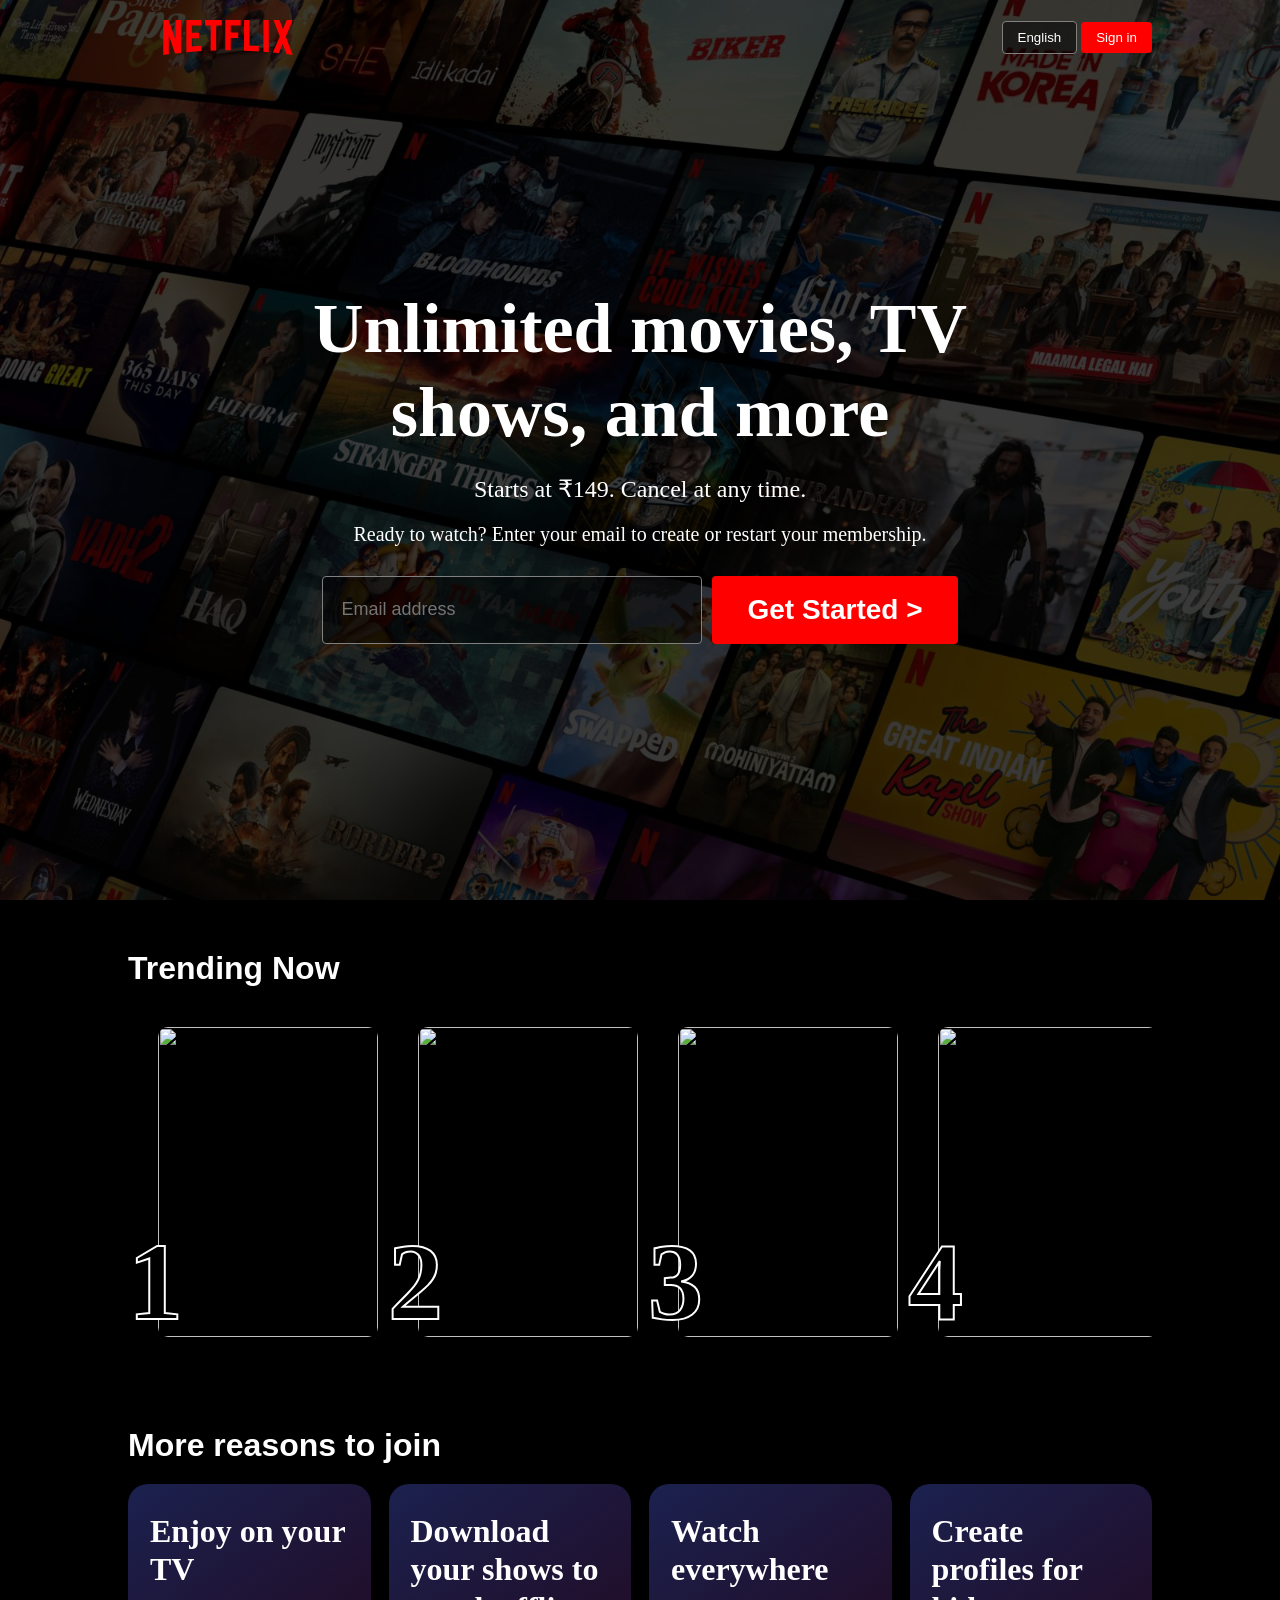
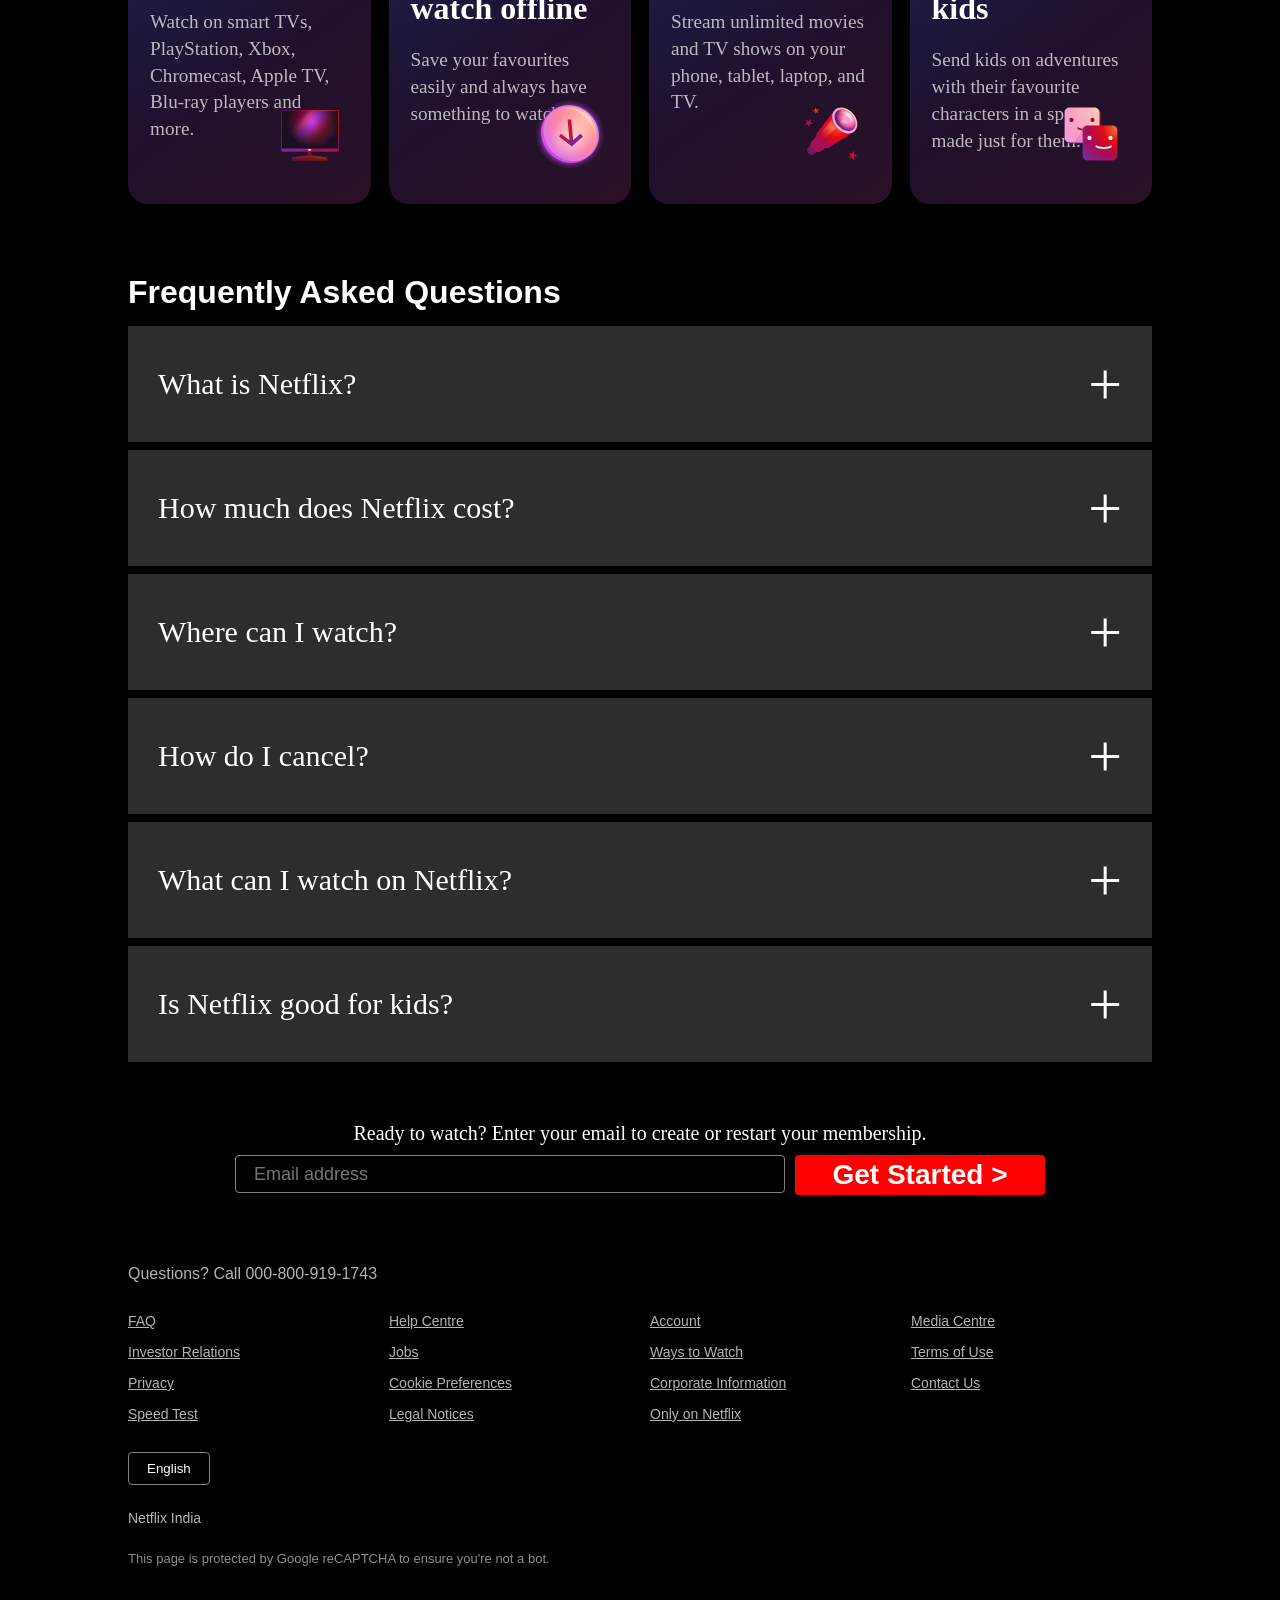
==== commit 5abf44bd: "modified index.html page" ====
--- a/index.html
+++ b/index.html
@@ -86,7 +86,6 @@
                 </div>
             </div>
          </div>
-         <h1>hey</h1>
     <div class="reasons-container">
 
     <h2>More reasons to join</h2>
